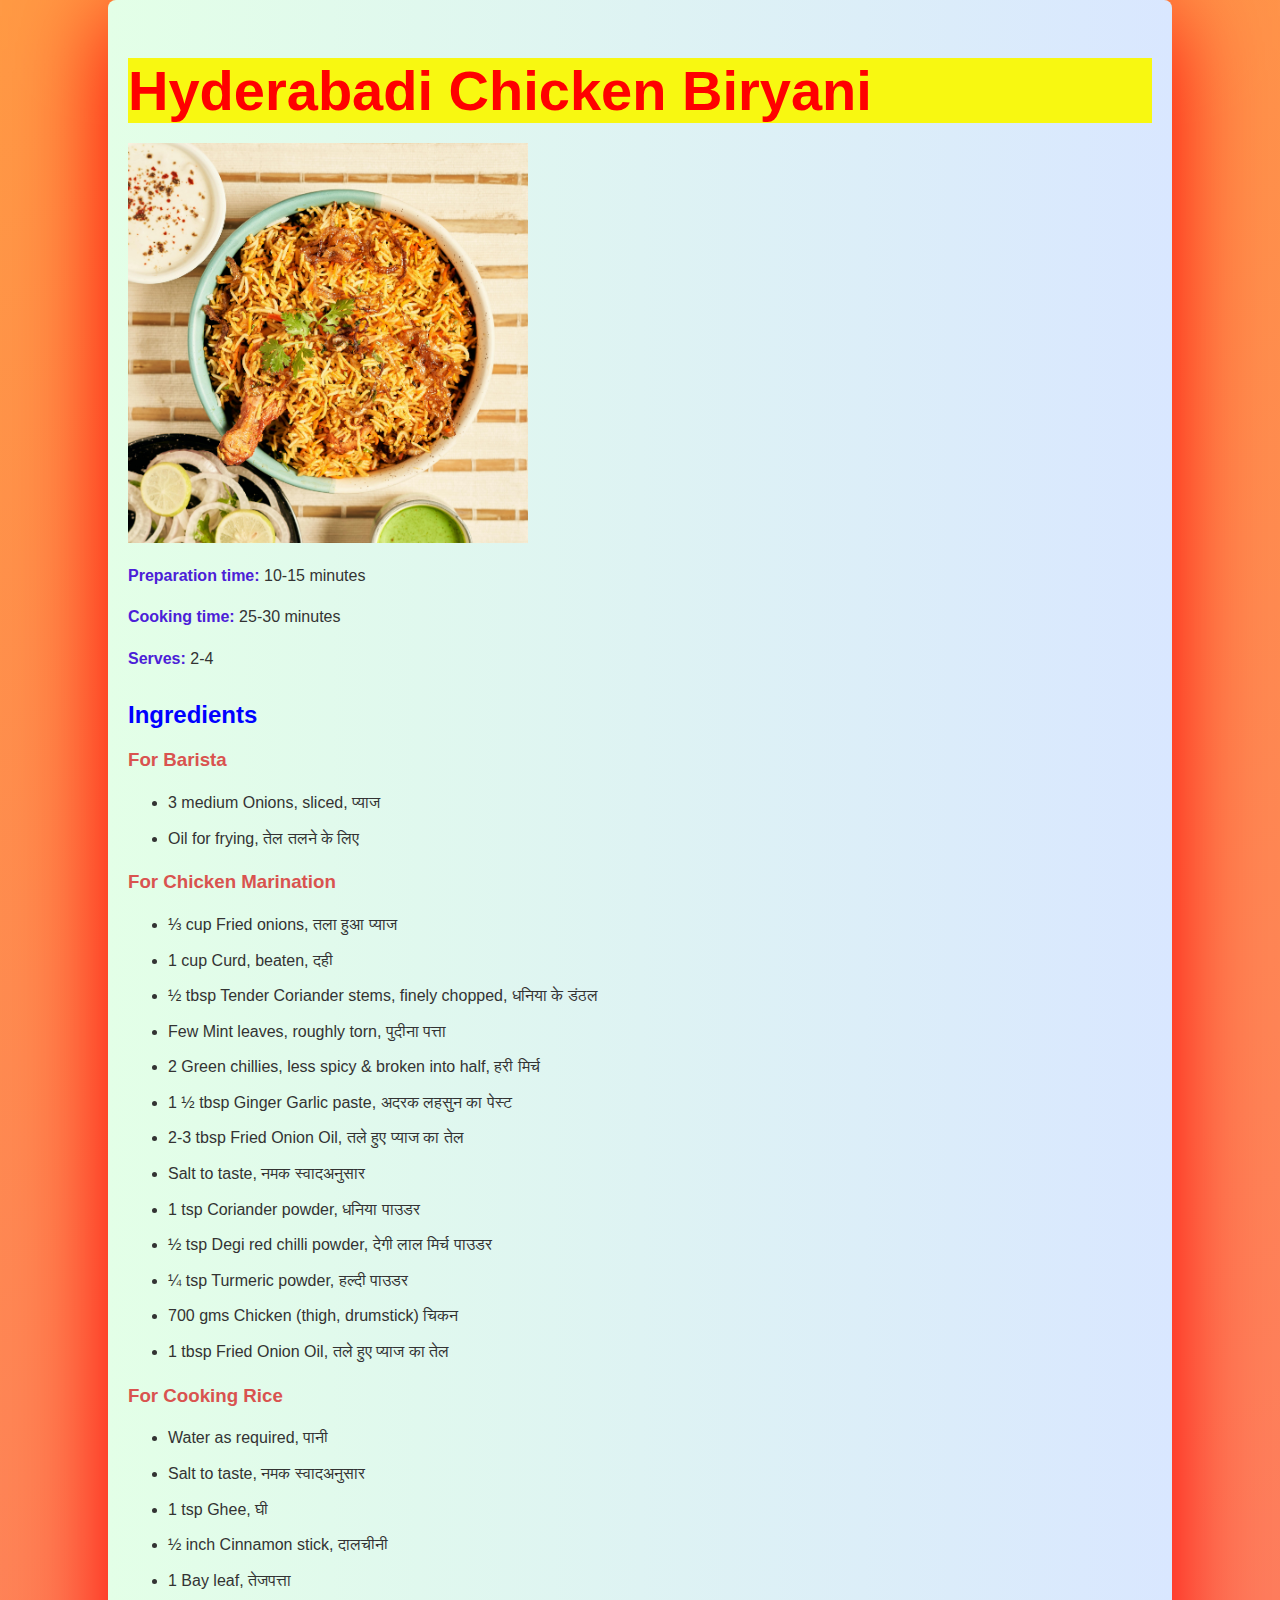
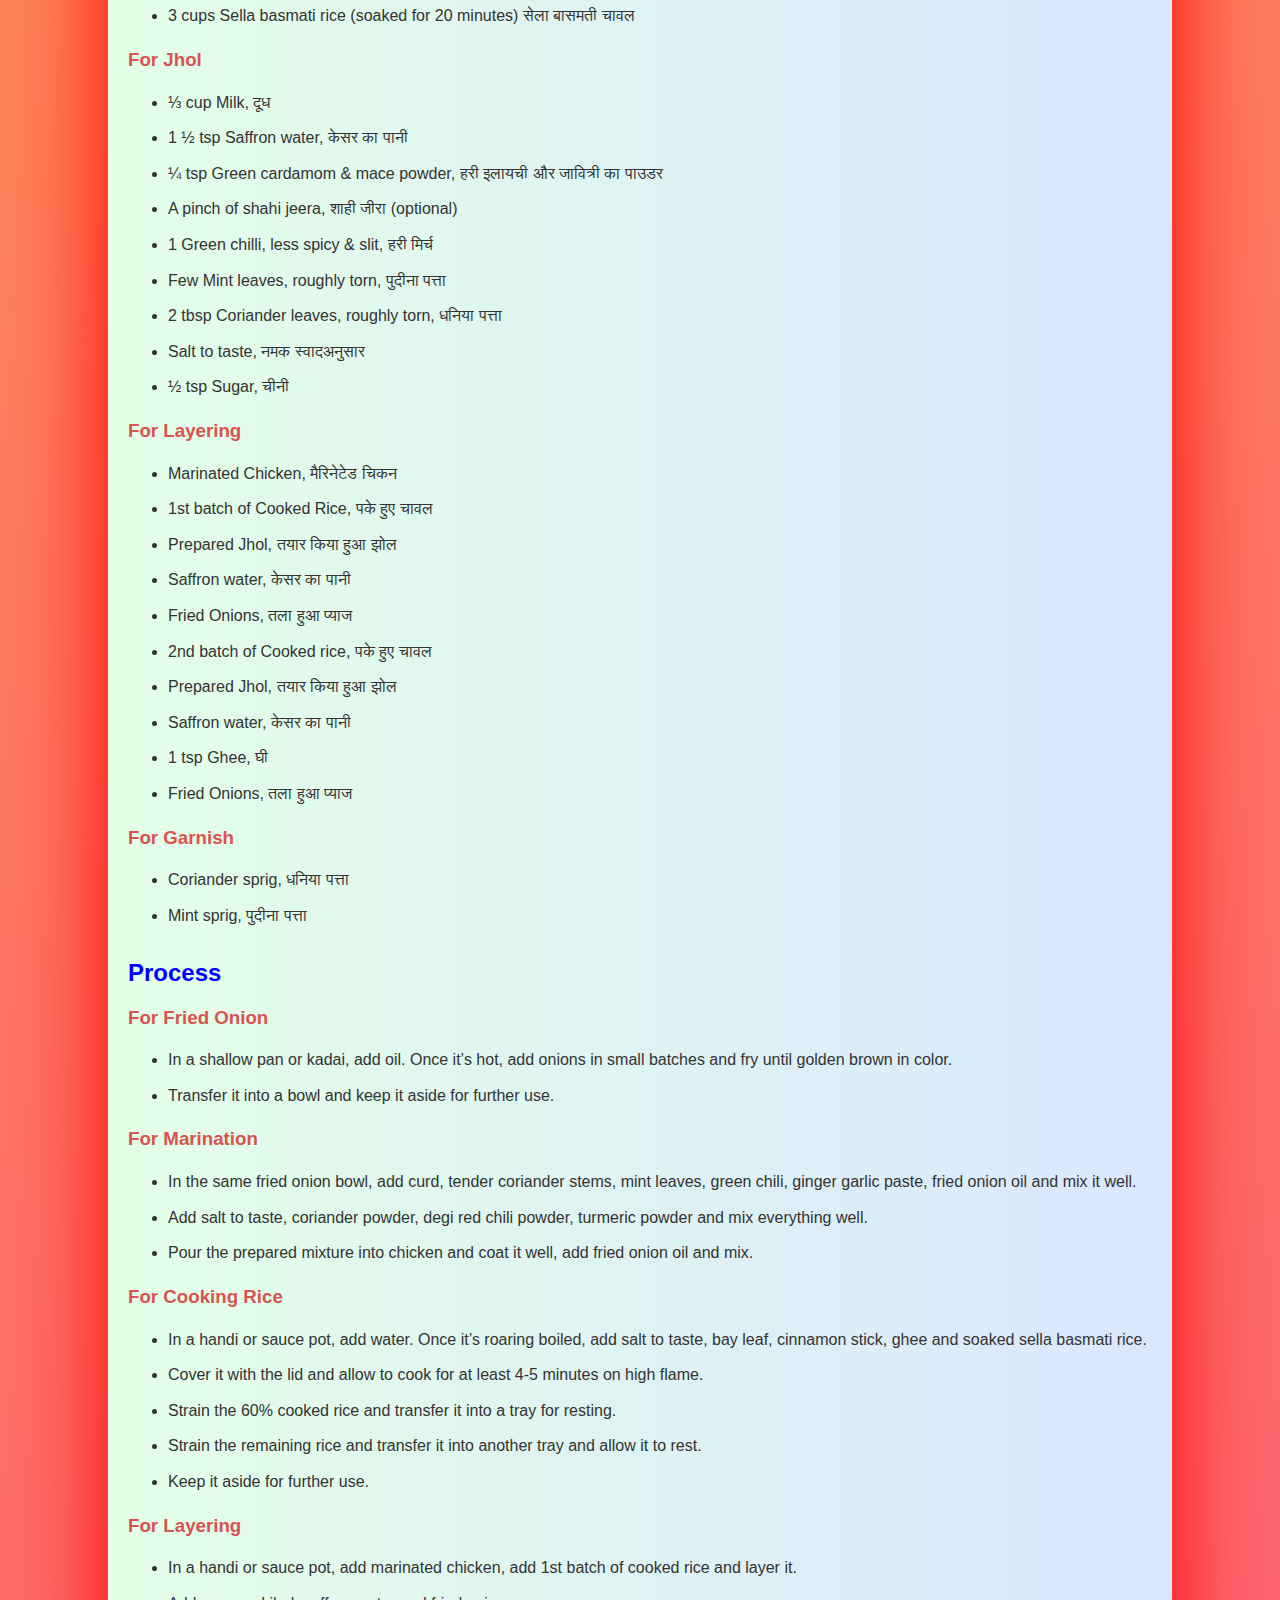
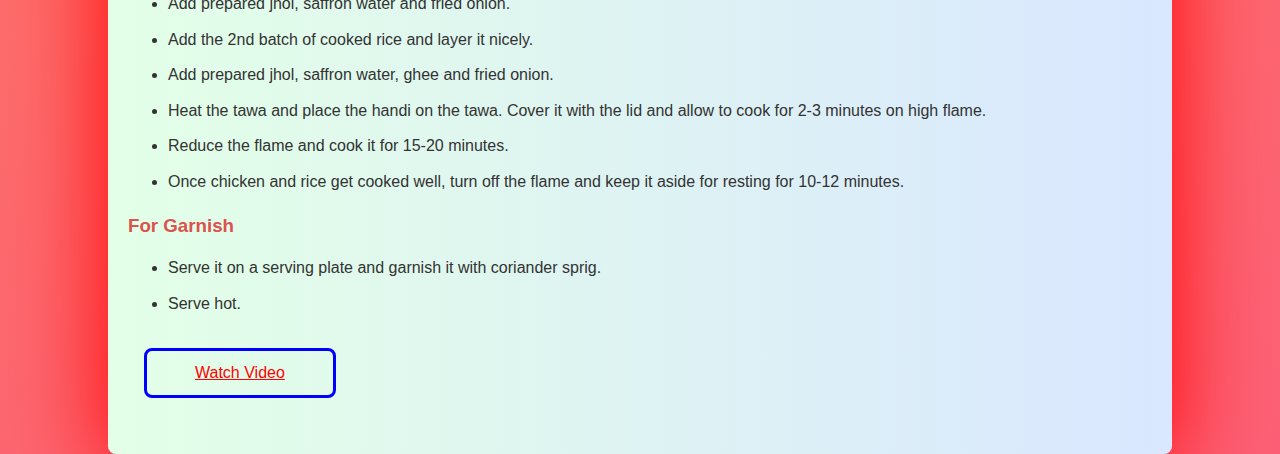
==== cb.html @ d6a46f14 "Complete" ====
<!DOCTYPE html>
<html lang="en">
<head>
    <meta charset="UTF-8">
    <meta name="viewport" content="width=device-width, initial-scale=1.0">
    <title>Hyderabadi Chicken Biryani Recipe</title>
    <link rel="icon" type="image/x-icon" href="LOGO-removebg-preview.png">
    <link rel="stylesheet" href="pbm.css">
</head>
<body>
    <div class="container">
    <h1>Hyderabadi Chicken Biryani</h1>
    <img src="biriyani.jpg" height="400" width="400" alt="">
    <p><strong>Preparation time:</strong> 10-15 minutes</p>
    <p><strong>Cooking time:</strong> 25-30 minutes</p>
    <p><strong>Serves:</strong> 2-4</p>

    <h2>Ingredients</h2>

    <h3>For Barista</h3>
    <ul>
        <li>3 medium Onions, sliced, प्याज</li>
        <li>Oil for frying, तेल तलने के लिए</li>
    </ul>

    <h3>For Chicken Marination</h3>
    <ul>
        <li>⅓ cup Fried onions, तला हुआ प्याज</li>
        <li>1 cup Curd, beaten, दही</li>
        <li>½ tbsp Tender Coriander stems, finely chopped, धनिया के डंठल</li>
        <li>Few Mint leaves, roughly torn, पुदीना पत्ता</li>
        <li>2 Green chillies, less spicy & broken into half, हरी मिर्च</li>
        <li>1 ½ tbsp Ginger Garlic paste, अदरक लहसुन का पेस्ट</li>
        <li>2-3 tbsp Fried Onion Oil, तले हुए प्याज का तेल</li>
        <li>Salt to taste, नमक स्वादअनुसार</li>
        <li>1 tsp Coriander powder, धनिया पाउडर</li>
        <li>½ tsp Degi red chilli powder, देगी लाल मिर्च पाउडर</li>
        <li>¼ tsp Turmeric powder, हल्दी पाउडर</li>
        <li>700 gms Chicken (thigh, drumstick) चिकन</li>
        <li>1 tbsp Fried Onion Oil, तले हुए प्याज का तेल</li>
    </ul>

    <h3>For Cooking Rice</h3>
    <ul>
        <li>Water as required, पानी</li>
        <li>Salt to taste, नमक स्वादअनुसार</li>
        <li>1 tsp Ghee, घी</li>
        <li>½ inch Cinnamon stick, दालचीनी</li>
        <li>1 Bay leaf, तेजपत्ता</li>
        <li>3 cups Sella basmati rice (soaked for 20 minutes) सेला बासमती चावल</li>
    </ul>

    <h3>For Jhol</h3>
    <ul>
        <li>⅓ cup Milk, दूध</li>
        <li>1 ½ tsp Saffron water, केसर का पानी</li>
        <li>¼ tsp Green cardamom & mace powder, हरी इलायची और जावित्री का पाउडर</li>
        <li>A pinch of shahi jeera, शाही जीरा (optional)</li>
        <li>1 Green chilli, less spicy & slit, हरी मिर्च</li>
        <li>Few Mint leaves, roughly torn, पुदीना पत्ता</li>
        <li>2 tbsp Coriander leaves, roughly torn, धनिया पत्ता</li>
        <li>Salt to taste, नमक स्वादअनुसार</li>
        <li>½ tsp Sugar, चीनी</li>
    </ul>

    <h3>For Layering</h3>
    <ul>
        <li>Marinated Chicken, मैरिनेटेड चिकन</li>
        <li>1st batch of Cooked Rice, पके हुए चावल</li>
        <li>Prepared Jhol, तयार किया हुआ झोल</li>
        <li>Saffron water, केसर का पानी</li>
        <li>Fried Onions, तला हुआ प्याज</li>
        <li>2nd batch of Cooked rice, पके हुए चावल</li>
        <li>Prepared Jhol, तयार किया हुआ झोल</li>
        <li>Saffron water, केसर का पानी</li>
        <li>1 tsp Ghee, घी</li>
        <li>Fried Onions, तला हुआ प्याज</li>
    </ul>

    <h3>For Garnish</h3>
    <ul>
        <li>Coriander sprig, धनिया पत्ता</li>
        <li>Mint sprig, पुदीना पत्ता</li>
    </ul>

    <h2>Process</h2>

    <h3>For Fried Onion</h3>
    <ol>
        <li>In a shallow pan or kadai, add oil. Once it’s hot, add onions in small batches and fry until golden brown in color.</li>
        <li>Transfer it into a bowl and keep it aside for further use.</li>
    </ol>

    <h3>For Marination</h3>
    <ol>
        <li>In the same fried onion bowl, add curd, tender coriander stems, mint leaves, green chili, ginger garlic paste, fried onion oil and mix it well.</li>
        <li>Add salt to taste, coriander powder, degi red chili powder, turmeric powder and mix everything well.</li>
        <li>Pour the prepared mixture into chicken and coat it well, add fried onion oil and mix.</li>
    </ol>

    <h3>For Cooking Rice</h3>
    <ol>
        <li>In a handi or sauce pot, add water. Once it’s roaring boiled, add salt to taste, bay leaf, cinnamon stick, ghee and soaked sella basmati rice.</li>
        <li>Cover it with the lid and allow to cook for at least 4-5 minutes on high flame.</li>
        <li>Strain the 60% cooked rice and transfer it into a tray for resting.</li>
        <li>Strain the remaining rice and transfer it into another tray and allow it to rest.</li>
        <li>Keep it aside for further use.</li>
    </ol>

    <h3>For Layering</h3>
    <ol>
        <li>In a handi or sauce pot, add marinated chicken, add 1st batch of cooked rice and layer it.</li>
        <li>Add prepared jhol, saffron water and fried onion.</li>
        <li>Add the 2nd batch of cooked rice and layer it nicely.</li>
        <li>Add prepared jhol, saffron water, ghee and fried onion.</li>
        <li>Heat the tawa and place the handi on the tawa. Cover it with the lid and allow to cook for 2-3 minutes on high flame.</li>
        <li>Reduce the flame and cook it for 15-20 minutes.</li>
        <li>Once chicken and rice get cooked well, turn off the flame and keep it aside for resting for 10-12 minutes.</li>
    </ol>

    <h3>For Garnish</h3>
    <ol>
        <li>Serve it on a serving plate and garnish it with coriander sprig.</li>
        <li>Serve hot.</li>
    </ol>
    <a href="https://www.youtube.com/watch?v=uygb9O-MDPw" class="btn">Watch Video</a>

</div>
</body>
</html>
---- pbm.css ----
body {
    font-family: 'Poppins', Verdana, Geneva, Tahoma, sans-serif;
    background-image: linear-gradient(-20deg, #fc6076 0%, #ff9a44 100%);
    color: #333;
    margin: 0;
    padding: 0;
}


.container {
    width: 80%;
    margin: 0 auto;
    padding: 20px;
    background: linear-gradient(90deg, #e3ffe7 0%, #d9e7ff 100%);
    font-family: 'Poppins', sans-serif;
    box-shadow: 0 1rem 6rem red;
    border-radius: 8px;
}

.container .btn{
    display: inline-block;
    padding: .8rem 3rem ;
    border: .2rem solid blue;
    color: red;
    cursor: pointer;
    align-items: center;
    font-size: 1rem;
    border-radius: .5rem;
    position: relative;
    overflow: hidden;
    z-index: 0;
    margin-top: 1rem;
    margin-left: 1rem;
    margin-bottom: 2rem;
}

.container .btn::before{
    content: '';
    position: absolute;
    top: 0; right:0;
    width: 0%;
    height: 100%;
    background-image: linear-gradient(120deg, #a1c4fd 0%, #c2e9fb 100%);    transition: .3s linear;
    z-index: -1;
}

.container .btn:hover::before{
    width: 100%;
    left:0;
}

.container .btn:hover{
    color: #4b20d7;
}

h1{
    font-size: 3.5rem;
    color: red;
    font-family:'Franklin Gothic Medium', 'Arial Narrow', Arial, sans-serif;
    background-color: rgb(248, 248, 17);
    display: flex;
    align-items: center;
    justify-content: space-between;
    top:0;left:0;right:0;
}


h3, h4 {
    color: #d9534f;
}

h2{
    color: blue;
}

ul, ol {
    padding-left: 20px;
}

ul li, ol li {
    margin-bottom: 10px;
}

p, li {
    line-height: 1.6;
}

strong {
    color: #4b20d7;
}

h1 {
    text-align: center;
    margin-bottom: 20px;
}

h2 {
    margin-top: 30px;
}

h3 {
    margin-top: 20px;
}

h4 {
    margin-top: 15px;
}

.container ul, .container ol {
    list-style: disc;
    margin-left: 20px;
}
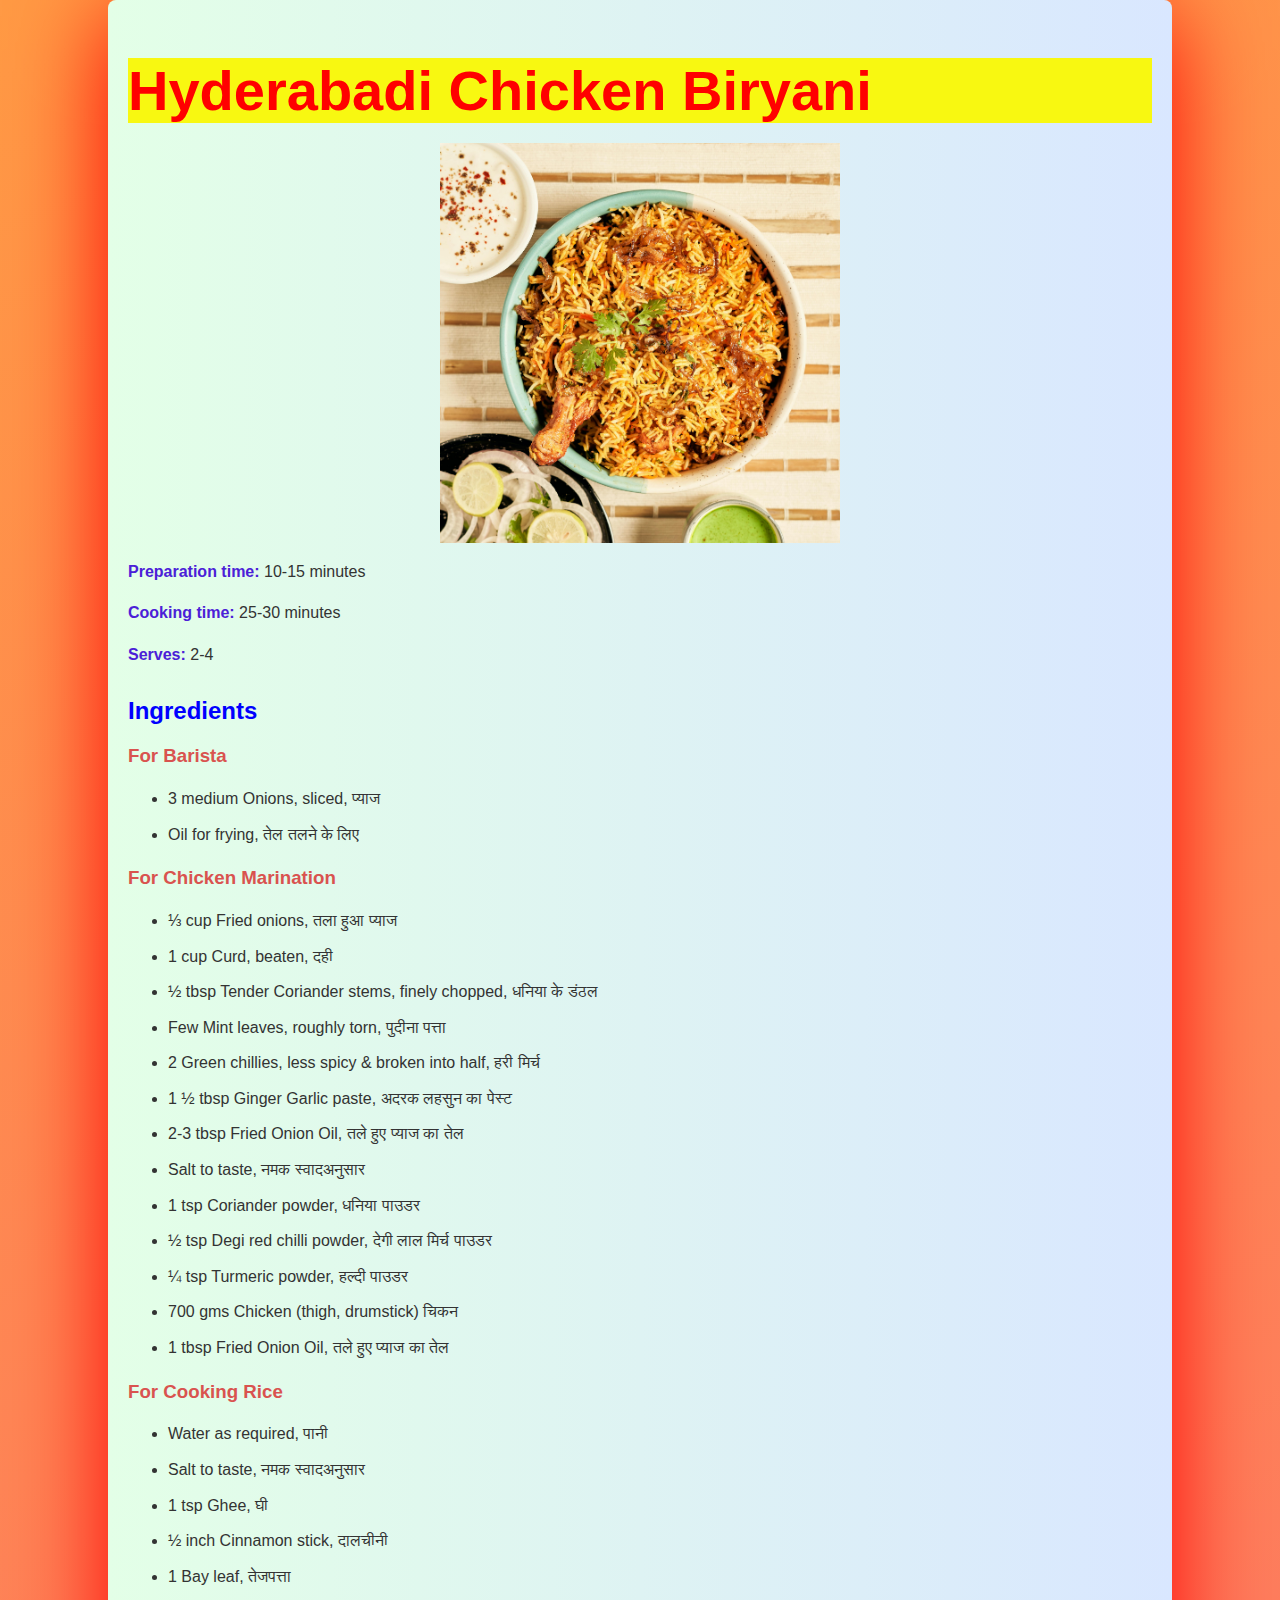
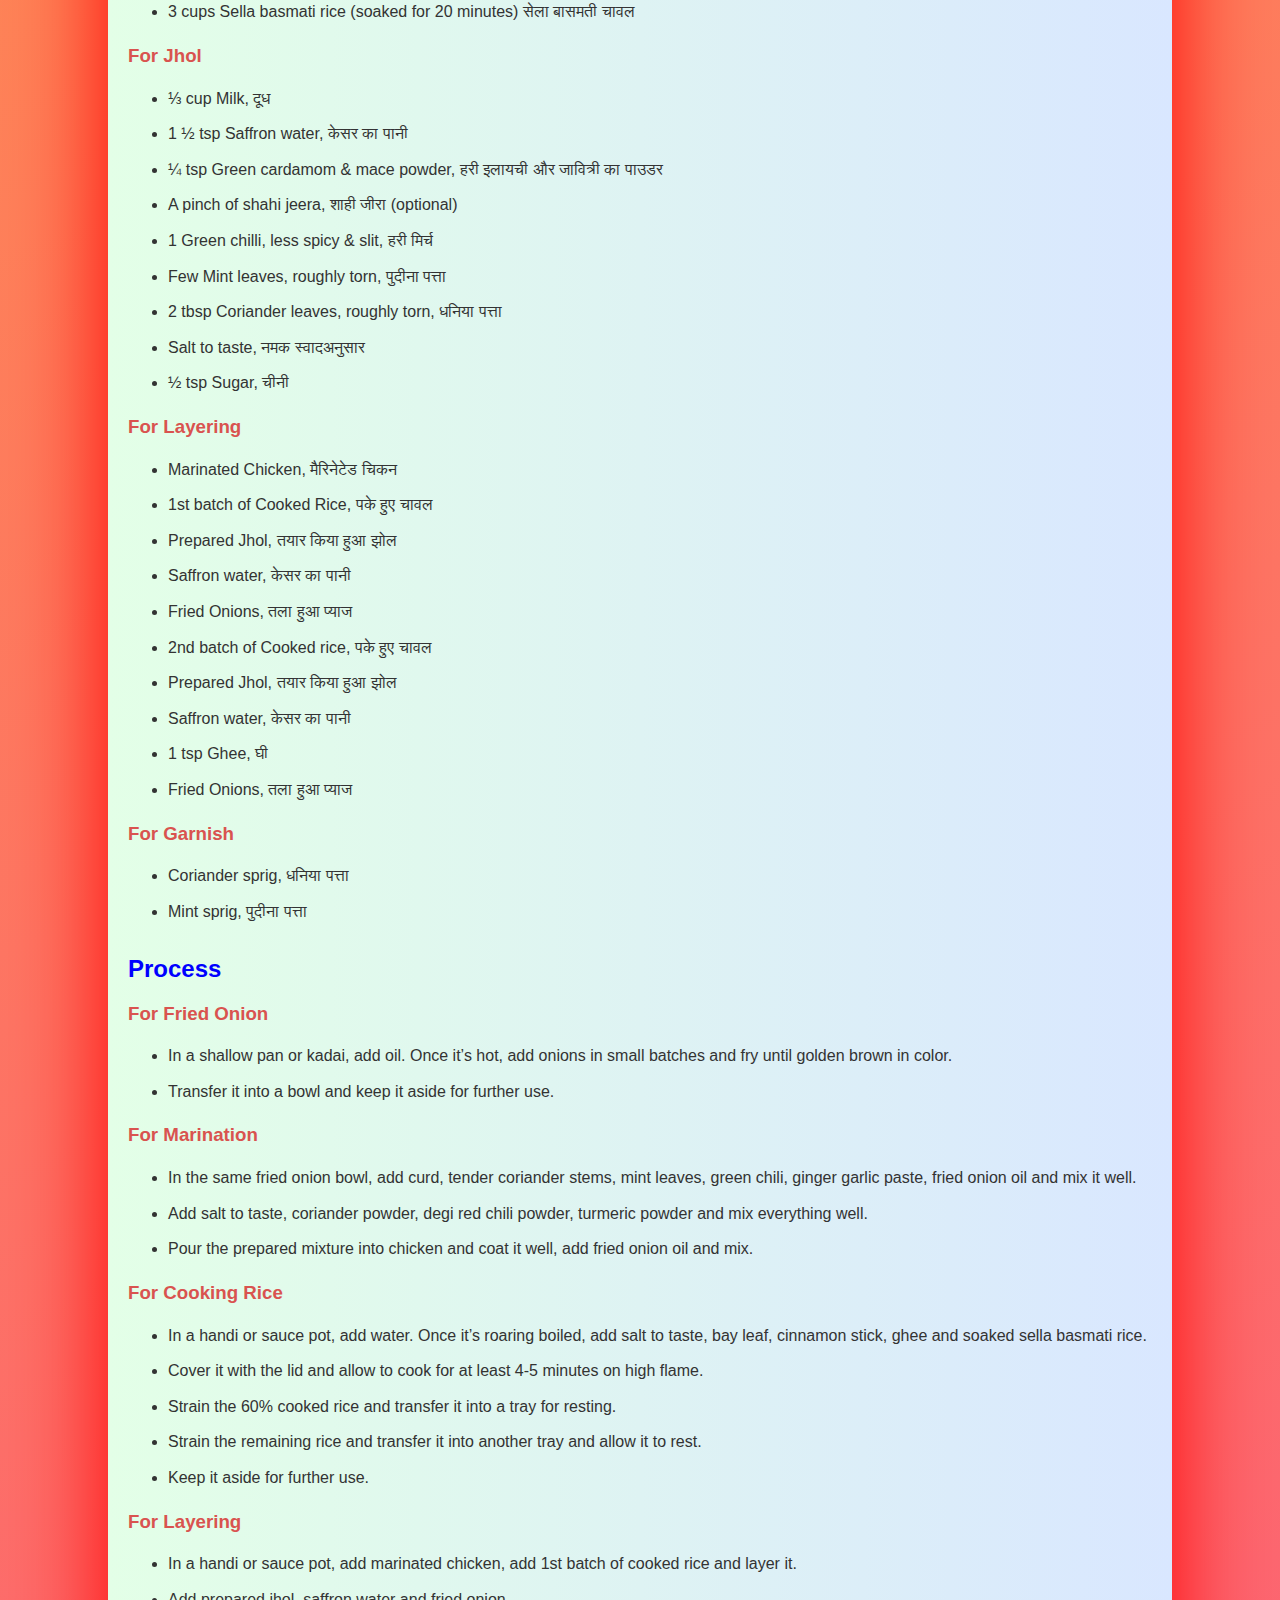
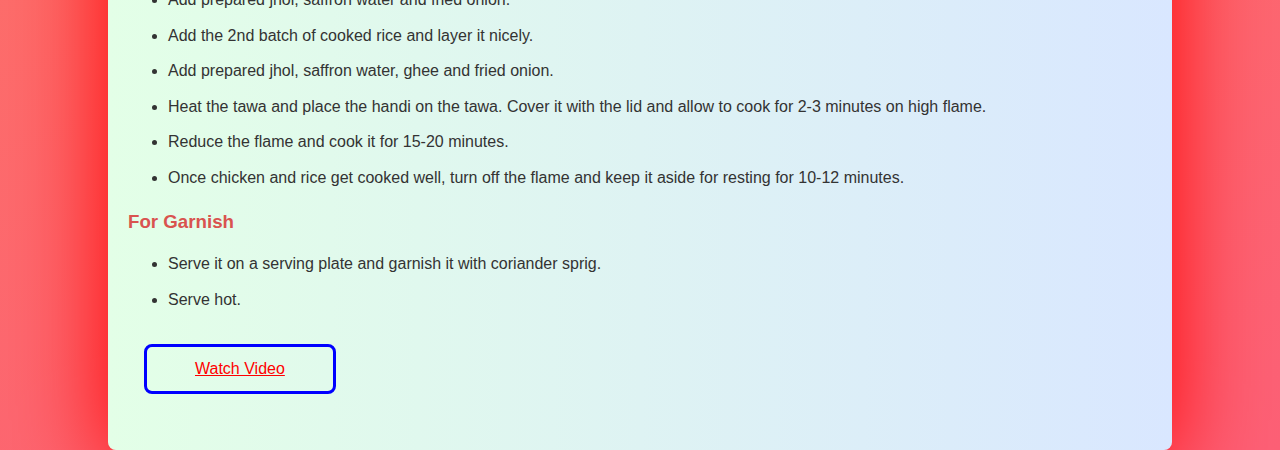
==== commit 43343096: "Complete" ====
--- a/cb.html
+++ b/cb.html
@@ -10,7 +10,9 @@
 <body>
     <div class="container">
     <h1>Hyderabadi Chicken Biryani</h1>
+    <div class="image-container">
     <img src="biriyani.jpg" height="400" width="400" alt="">
+    </div>
     <p><strong>Preparation time:</strong> 10-15 minutes</p>
     <p><strong>Cooking time:</strong> 25-30 minutes</p>
     <p><strong>Serves:</strong> 2-4</p>
--- a/pbm.css
+++ b/pbm.css
@@ -6,6 +6,16 @@
     padding: 0;
 }
 
+.image-container {
+    display: flex;
+    justify-content: center;
+    align-items: center;
+}
+
+.image-container img {
+    max-width: 100%;
+    height: auto;
+}
 
 .container {
     width: 80%;
